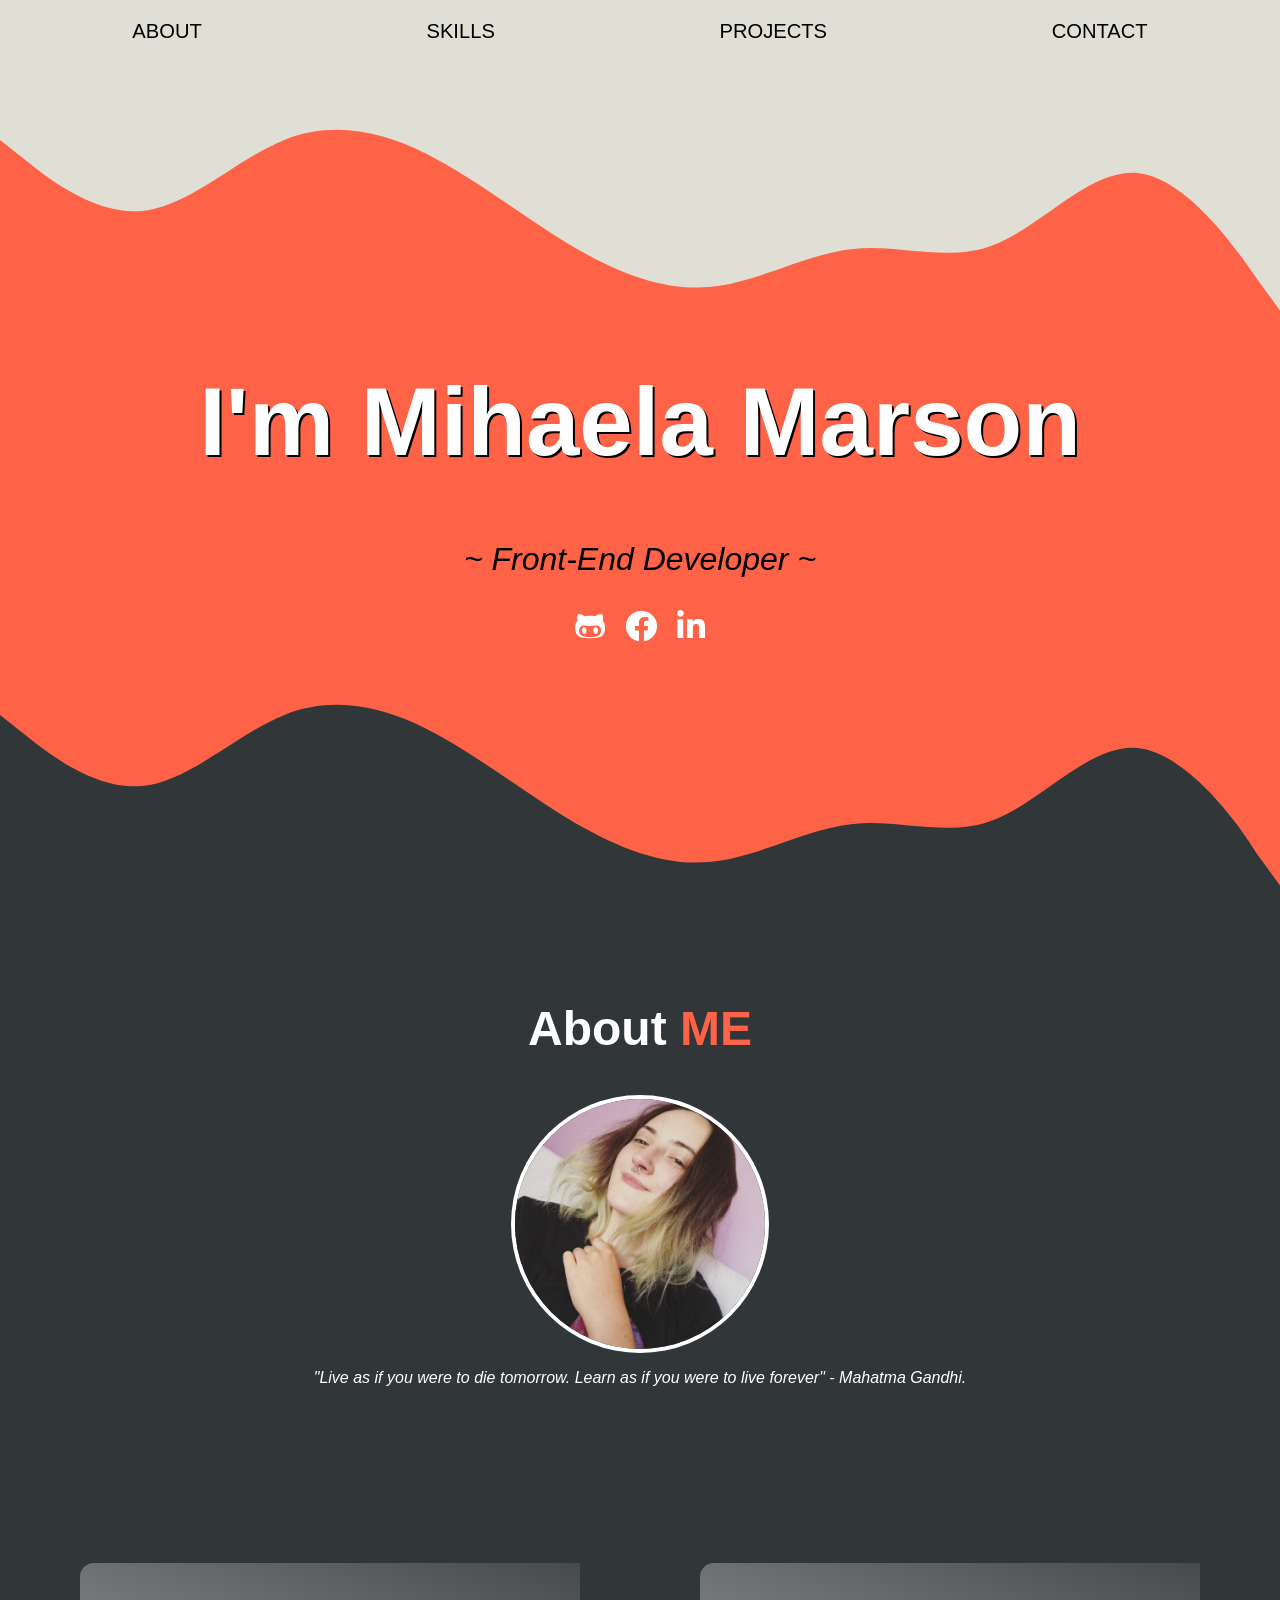
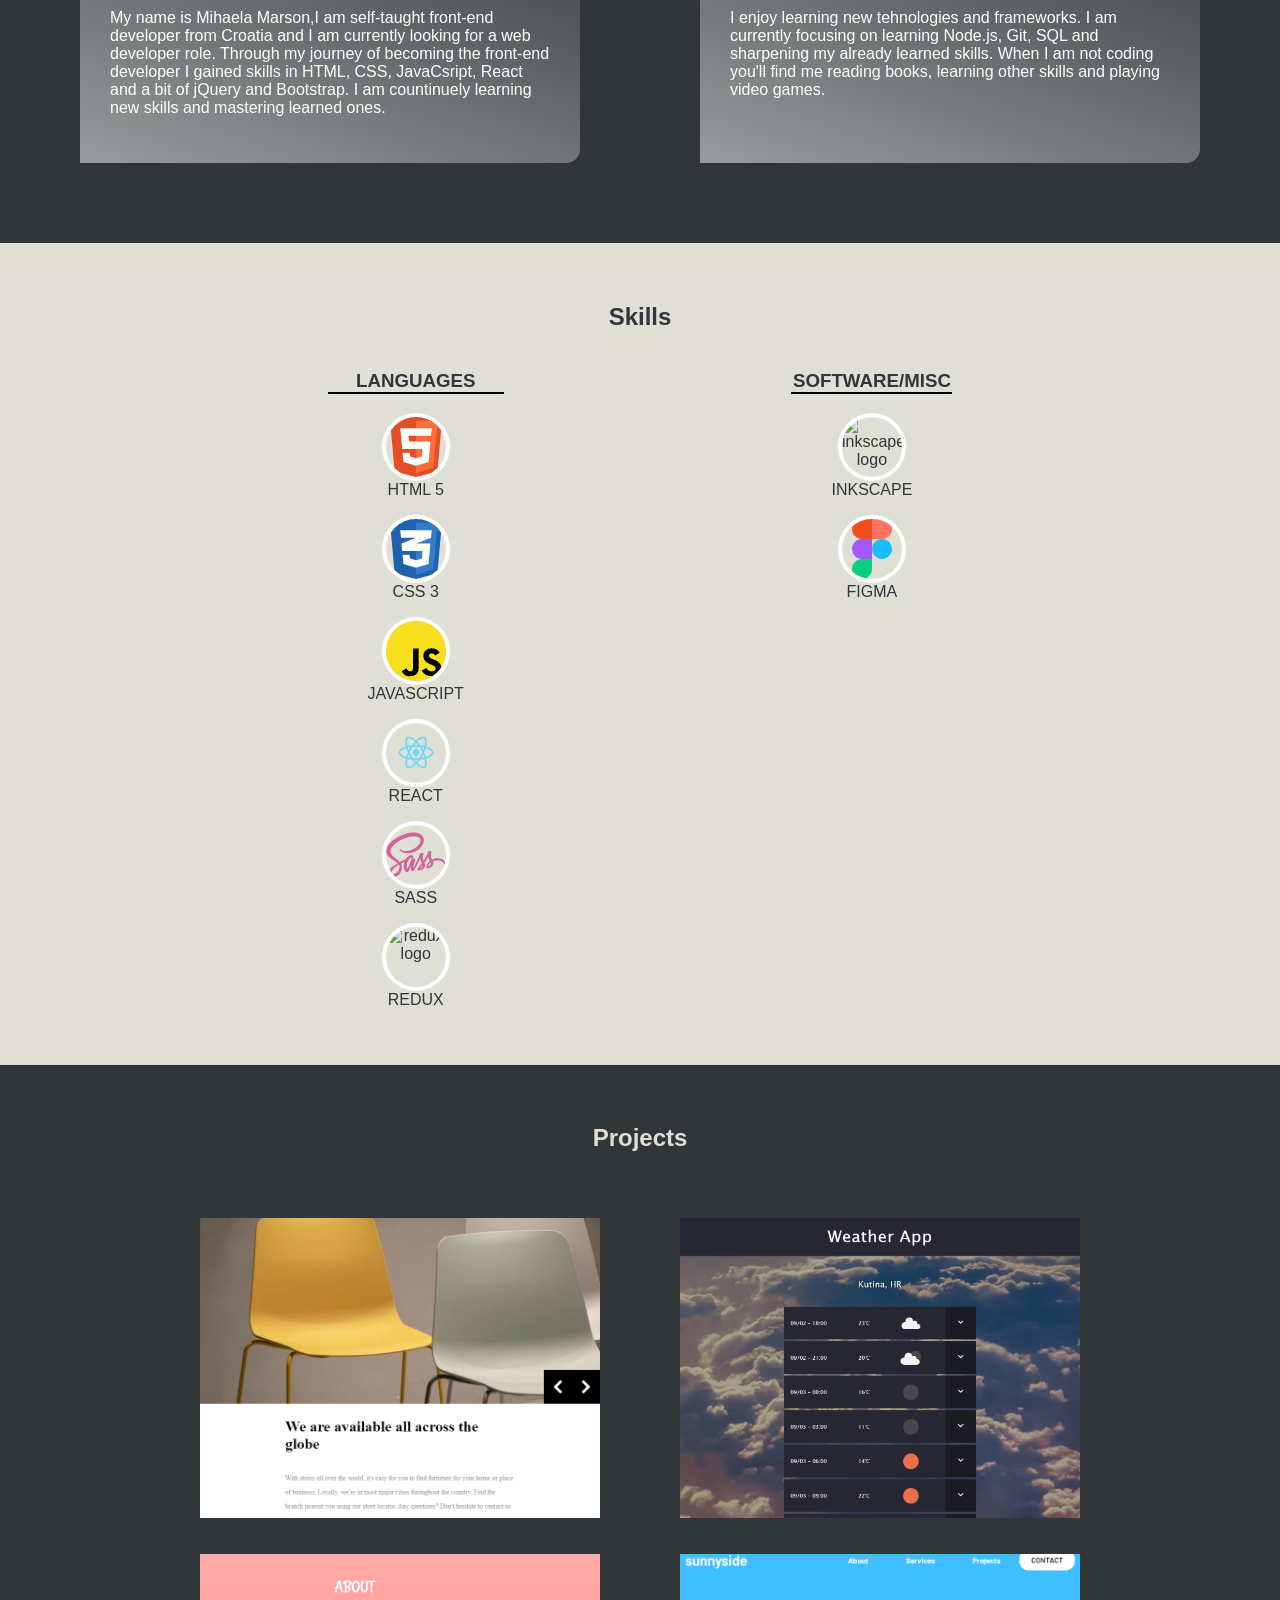
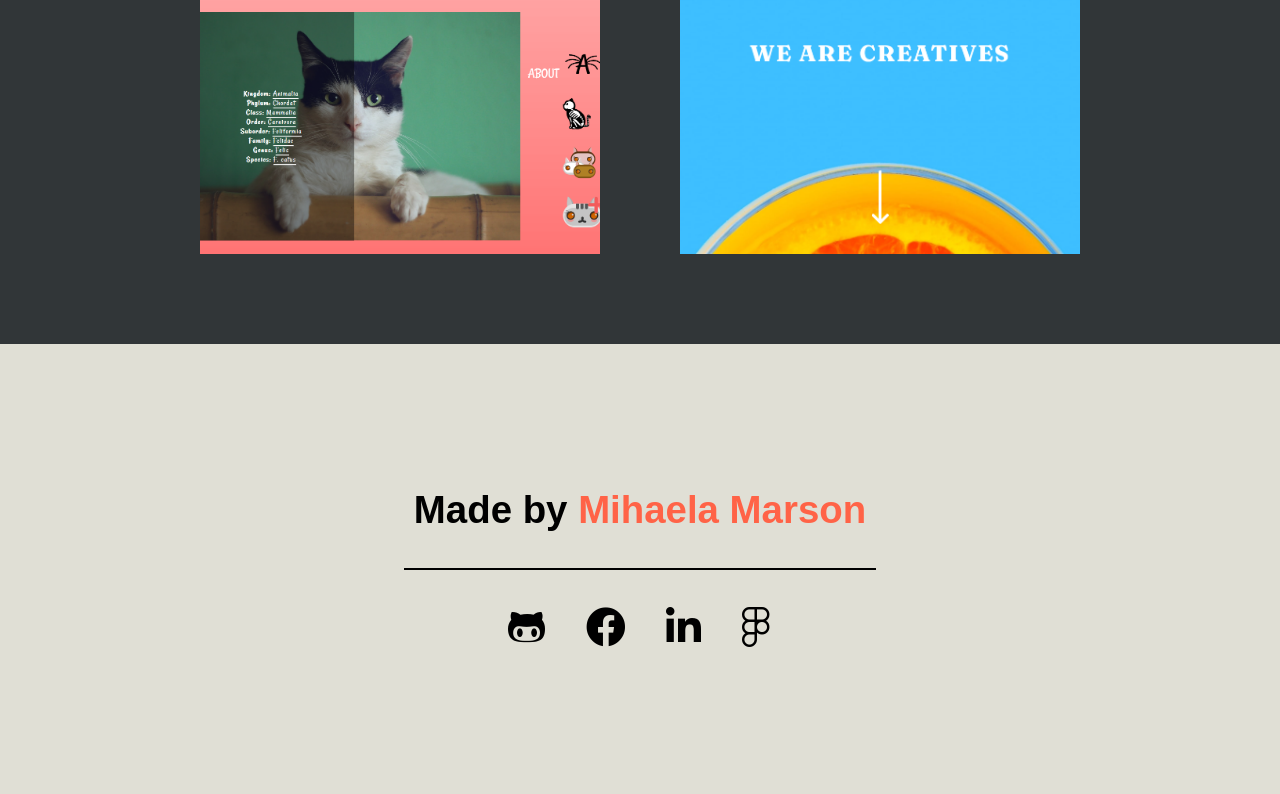
==== index.html @ e0470d17 "New work" ====
<!DOCTYPE html>
<html lang="en">
<head>
    <meta charset="UTF-8">
    <meta name="viewport" content="width=device-width, initial-scale=1.0">
    <title>Document</title>
    <link rel="stylesheet" href="https://cdnjs.cloudflare.com/ajax/libs/font-awesome/5.15.3/css/all.min.css" integrity="sha512-iBBXm8fW90+nuLcSKlbmrPcLa0OT92xO1BIsZ+ywDWZCvqsWgccV3gFoRBv0z+8dLJgyAHIhR35VZc2oM/gI1w==" crossorigin="anonymous" />
    <link rel="stylesheet" href="./style.css">
</head>
<body>
    <!-- navigation bar -->
    <nav>
        <ul class="nav-mobile">
            <li class="nav-list">
                <div></div>
                <div></div>
                <div></div>
            </li>
        </ul>
        <ul class="navbar">
            <li><a href="#about">About</a></li>
            <li><a href="#skills">Skills</a></li>
            <li><a href="#work">Projects</a></li>
            <li><a href="#footer">Contact</a></li>
        </ul>
        
    </nav>

    <!-- curved -->
    <div class="curved upper">
        <svg xmlns="http://www.w3.org/2000/svg" viewBox="0 0 1440 319"><path fill="tomato" 
            fill-opacity="1" d="M0,64L26.7,85.3C53.3,107,107,149,160,144C213.3,139,267,85,320,
            64C373.3,43,427,53,480,80C533.3,107,587,149,640,181.3C693.3,213,747,235,800,229.3C853.3,
            224,907,192,960,186.7C1013.3,181,1067,203,1120,181.3C1173.3,160,1227,96,1280,101.3C1333.3,
            107,1387,181,1413,218.7L1440,256L1440,320L1413.3,320C1386.7,320,1333,320,1280,320C1226.7,
            320,1173,320,1120,320C1066.7,320,1013,320,960,320C906.7,320,853,320,800,320C746.7,320,693,
            320,640,320C586.7,320,533,320,480,320C426.7,320,373,320,320,320C266.7,320,213,320,160,320C106.7,
            320,53,320,27,320L0,320Z"></path></svg>
    </div>
    <div class="curved">
        <h1>I'm Mihaela Marson</h1>
        <p>~ Front-end developer ~</p>
        <ul class="link-contact">
            <li><a href="https://github.com/MicheleMarson"><i class="fab fa-github-alt"></i></a></li>
            <li><a href="https://www.facebook.com/profile.php?id=100013776813240"><i class="fab fa-facebook"></i></a></li>
            <li><a href="https://www.linkedin.com/in/mihaela-marson-3856721a4/"><i class="fab fa-linkedin-in"></i></a></li>
        </ul>
        <svg xmlns="http://www.w3.org/2000/svg" viewBox="0 0 1440 318"><path fill="#313638" 
            fill-opacity="1" d="M0,64L26.7,85.3C53.3,107,107,149,160,144C213.3,139,267,85,320,
            64C373.3,43,427,53,480,80C533.3,107,587,149,640,181.3C693.3,213,747,235,800,229.3C853.3,
            224,907,192,960,186.7C1013.3,181,1067,203,1120,181.3C1173.3,160,1227,96,1280,101.3C1333.3,
            107,1390,181,1413,218.7L1440,256L1440,320L1413.3,320C1386.7,320,1333,320,1280,320C1226.7,
            320,1173,320,1120,320C1066.7,320,1013,320,960,320C906.7,320,853,320,800,320C746.7,320,693,
            320,640,320C586.7,320,533,320,480,320C426.7,320,373,320,320,320C266.7,320,213,320,160,320C106.7,
            320,53,320,27,320L0,320Z"></path></svg>
    </div>

    <!-- about me section -->
    <section class="about" id="about">
        <div class="all-about">
        <h1>About <strong style="color: tomato;"> ME</strong></h1>
        <img height="250" src="img/me.jpg" alt="image-portfolio">
        <p>"Live as if you were to die tomorrow. Learn as if you were to live forever" - Mahatma Gandhi.</p>
        </div>
        <div class="about-float">
        <div class="about-cont">
            <p>My name is Mihaela Marson,I am self-taught front-end developer from 
            Croatia and I am currently looking for a web developer role.
            Through my journey of becoming the front-end developer 
            I gained skills in HTML, CSS, JavaCsript, React and a bit of jQuery and Bootstrap.
            I am countinuely learning new skills and mastering learned ones.
            </p>
        </div>
        <div class="about-cont">
            <p>I enjoy learning new tehnologies and frameworks. 
            I am currently focusing on learning Node.js, Git, SQL and 
            sharpening my already learned skills. When I am 
            not coding you'll find me reading books, learning other skills and 
            playing video games.</p>
        </div>
        </div>
    </section>

    <!-- skills section -->
    <section class="skills" id="skills">
        <h1>Skills</h1>
        <div class="container-skills">
        <div class="all-skills">
            <h3 class="skill-line">LANGUAGES</h3>
            <figure>
                <img src="img/html-5.svg" alt="HTML5 logo">
                <figcaption>HTML 5</figcaption>
            </figure>
            <figure>
                <img src="img/css3.svg" alt="CSS3 logo">
                <figcaption>CSS 3</figcaption>
            </figure>
            <figure>
                <img src="img/js.svg" alt="JS logo">
                <figcaption>JAVASCRIPT</figcaption>
            </figure>
            <figure>
                <img src="img/react.png" alt="react logo">
                <figcaption>REACT</figcaption>
            </figure>
            <figure>
                <img src="img/sass.svg" alt="sass logo">
                <figcaption>SASS</figcaption>
            </figure>
            <figure>
                <img src="https://seeklogo.com/images/R/redux-logo-9CA6836C12-seeklogo.com.png" alt="redux logo">
                <figcaption>REDUX</figcaption>
            </figure>
        </div>
        <div class="all-skills">
            <h3 class="skill-line">SOFTWARE/MISC</h3>
            <figure>
                <img src="img/inkscape.logo.svg" alt="inkscape logo">
                <figcaption>INKSCAPE</figcaption>
            </figure>
            <figure>
                <img width="60"  src="./img/figma-1.svg" alt="figmalogo">
                <figcaption>FIGMA</figcaption>
            </figure>
        </div>
        </div>
    </section>

    <!-- my websites -->
    <section class="projects">
        <h1>Projects</h1>
        <div class="work" id="work">
            <div class="work-container">
                <div class="work-img">
                    <figure>
                        <img src="./img/room-homepage-clone.png" alt="room-homepage-clone">
                        <div class="work-link">
                            <a href="https://github.com/MicheleMarson/Room-homepage-clone"><i class="fab fa-github-alt"></i></a>
                            <a href="https://room-homepage-clone.vercel.app"><p>REVIEW</p></a>
                        </div>
                    </figure>
                </div>
                <div class="work-img">
                    <figure>
                        <img src="./img/weather-react-app.png" alt="">
                        <div class="work-link">
                            <a href="https://github.com/MicheleMarson/weather-app-react"><i class="fab fa-github-alt"></i></a>
                            <a href="https://weather-react-app-jade.vercel.app"><p>REVIEW</p></a>
                        </div>
                    </figure>
                </div>
                <div class="work-img">
                    <figure>
                        <img src="./img/cat.png" alt="">
                        <div class="work-link">
                            <a href="https://github.com/MicheleMarson/cat-website/tree/main/cat%20website"><i class="fab fa-github-alt"></i></a>
                            <a href="https://cat-website.vercel.app/"><p>REVIEW</p></a>
                        </div>
                    </figure>
                </div>
                <div class="work-img">
                    <figure>
                        <img src="./img/sunnyside-landing.png" alt="review">
                        <div class="work-link">
                            <a href="https://github.com/MicheleMarson/sunnyside-landing-page-clone"><i class="fab fa-github-alt"></i></a>
                            <a href="https://sunnyside-landing-page-clone.vercel.app"><p>REVIEW</p></a>
                        </div>
                    </figure>
                </div>
            </div>
        </div>
    </section>

    <footer id="footer">
        <div class="box">
            <div class="name">
                <h1>Made by <span>Mihaela Marson</span></h1>
            </div>
            <ul>
                <li><a href="https://github.com/MicheleMarson"><i class="fab fa-github-alt"></i></a></li>
                <li><a href="https://www.facebook.com/profile.php?id=100013776813240"><i class="fab fa-facebook"></i></a></li>
                <li><a href="https://www.linkedin.com/in/mihaela-marson-3856721a4/"><i class="fab fa-linkedin-in"></i></a></li>
                <li><a href="https://www.figma.com/@mihaelamarson"><i class="fab fa-figma"></i></a></li>
            </ul>
        </div>
    </footer>

<script src="./j.js"></script>
</body>
</html>
---- style.css ----
html {
  scroll-behavior: smooth;
}

body {
  font-family: "Segoe UI", Tahoma, Geneva, Verdana, sans-serif;
  margin: 0;
  background-color: #e0dfd5;
}

.curved {
  background-color: tomato;
  color: white;
  text-align: center;
}

.curved h1 {
  text-shadow: 2px 2px #000;
  font-size: 6rem;
  margin-top: 0;
}

.curved p {
  font-weight: lighter;
  color: black;
  text-transform: capitalize;
  font-style: italic;
  font-size: 2rem;
  margin-top: 0 5rem 0 5rem;
}

.curved svg {
  display: block;
}

.curved.upper {
  background: #e0dfd5;
}

.navbar {
  font-size: 1.26rem;
  display: flex;
  justify-content: space-around;
  list-style: none;
  background-color: #e0dfd5;
  margin-top: 0;
  padding: 20px;
}

.navbar a {
  text-decoration: none;
  color: black;
  text-transform: uppercase;
  font-family: "Segoe UI", Tahoma, Geneva, Verdana, sans-serif;
}

.navbar a:hover {
  border-bottom: 2px solid #f09d51;
}

.all-about {
  text-align: center;
  padding-bottom: 100px;
}
.all-about p {
  font-style: italic;
  font-size: 1rem;
}

.about {
  background-color: #313638;
  color: white;
  padding: 20px;
  font-size: 2rem;
}

.about-float {
  transition: 0.6s ease-in-out;
  opacity: 0;
  display: flex;
  justify-content: space-evenly;
}

.about-cont {
  width: 40%;
  font-size: 1rem;
  border-radius: 14px 0 14px 0;
  padding: 30px;
  margin: 60px;
  color: white;
  background: linear-gradient(
    20deg,
    rgba(255, 255, 255, 0.5),
    rgba(255, 255, 255, 0.1)
  );
}

.about-cont-appear {
  opacity: 1;
}

.skills img,
.about img {
  margin: auto;
  border-radius: 50%;
  display: block;
  border: 4px solid white;
}

.skills img {
  height: 60px;
  width: 60px;
  object-fit: contain;
}

.skill-line {
  border-bottom: 2px solid black;
}

.skills {
  color: #313638;
  text-align: center;
  padding: 40px;
}

.container-skills {
  font-size: 1rem;
  display: flex;
  justify-content: space-evenly;
  text-align: center;
}

/* -------------work ------------------ */

.projects {
  background: #313638;
  text-align: center;
  padding: 40px;
}

.projects > h1 {
  color: #e0dfd5;
}

.work figure {
  position: relative;
}

.work-img img {
  width: 400px;
  height: 300px;
  object-fit: cover;
}

.work-link {
  transition: 0.1s ease-in-out;
  justify-content: center;
  align-items: center;
  display: flex;
  opacity: 0;
  position: absolute;
  top: 0;
  bottom: 4px;
  right: 0;
  left: 0;
  background: rgba(0, 0, 0, 0.6);
  /* transform: translate(-50%, -50%); */
}

.work-link a {
  padding: 15px;
  text-decoration: none;
}

.work-link p {
  color: white;
  font-size: 1.4rem;
}

.work-link p:hover {
  color: black;
}

.work-img:hover .work-link {
  opacity: 1;
}

.work-link a i {
  font-size: 3rem;
  color: white;
}

.work-link a i:hover {
  color: black;
}

.work-container {
  display: grid;
  grid-template-columns: 50% 50%;
}

/* #work-img-1 {
  height: 340px;
}

#work-img-2 {
  height: 250px;
  object-fit: cover;
} */

.work {
  padding: 30px 40px;
  display: flex;
  justify-content: center;
  align-items: center;
}

/* -------------work ------------------ */

.link-contact i {
  font-size: 2rem;
  transition: 0.2s ease-in-out;
  color: white;
  border: none;
  border-radius: 0;
  padding: 0 10px;
}

.link-contact,
footer ul {
  padding: 0;
  display: flex;
  justify-content: center;
}

.link-contact li {
  list-style: none;
}

.link-contact i:hover {
  color: black;
}

.navigation button {
  position: absolute;
  cursor: pointer;
  font-size: 3rem;
  transform: translate(0, -50%);
  margin: 0 30px;
  color: white;
  background: none;
  border: none;
}

.navigation button:hover {
  color: black;
}

footer {
  height: 50vh;
  display: flex;
  justify-content: center;
  align-items: center;
}

footer ul li {
  padding: 20px;
  list-style: none;
  font-size: 2.5rem;
}

footer ul li a {
  color: black;
  transition: 0.2s ease-in-out;
}

footer ul li a:hover {
  color: tomato;
}

footer .name {
  margin: auto;
  text-align: center;
  padding: 10px;
  font-size: 1.2rem;
  border-bottom: 2px solid black;
}

.name span {
  color: tomato;
}

.nav-mobile {
  display: none;
}

/* -------------------- responsive --------------------- */

@media (max-width: 920px) {
  .work-container {
    display: flex;
    flex-direction: column;
  }
}

@media (max-width: 850px) {
  .about-float {
    flex-direction: column;
    margin: 1.2rem;
    align-items: center;
  }


  .navbar {
    display: none;
  }

  .about-cont {
    margin: 10px;
    width: 100%;
  }

  .work .link {
    width: 100%;
  }

  .navigation button {
    color: #1d1e1f;
  }

  .nav-mobile {
    display: flex;
  }

  .nav-mobile li {
    list-style: none;
  }

  .nav-mobile div {
    height: 6px;
    width: 30px;
    background: #313638;
    margin: 4px;
  }
  /* toggle */
  .navbar.toggle {
    display: flex;
    position: fixed;
    width: 100%;
    height: 50vh;
    flex-direction: column;
  }

  nav {
    position: fixed;
    background: #e0dfd5;
    width: 100%;
    z-index: 10;
  }

  .curved.upper svg {
    display: none;
  }

  .curved {
    padding-top: 3rem;
  }
}
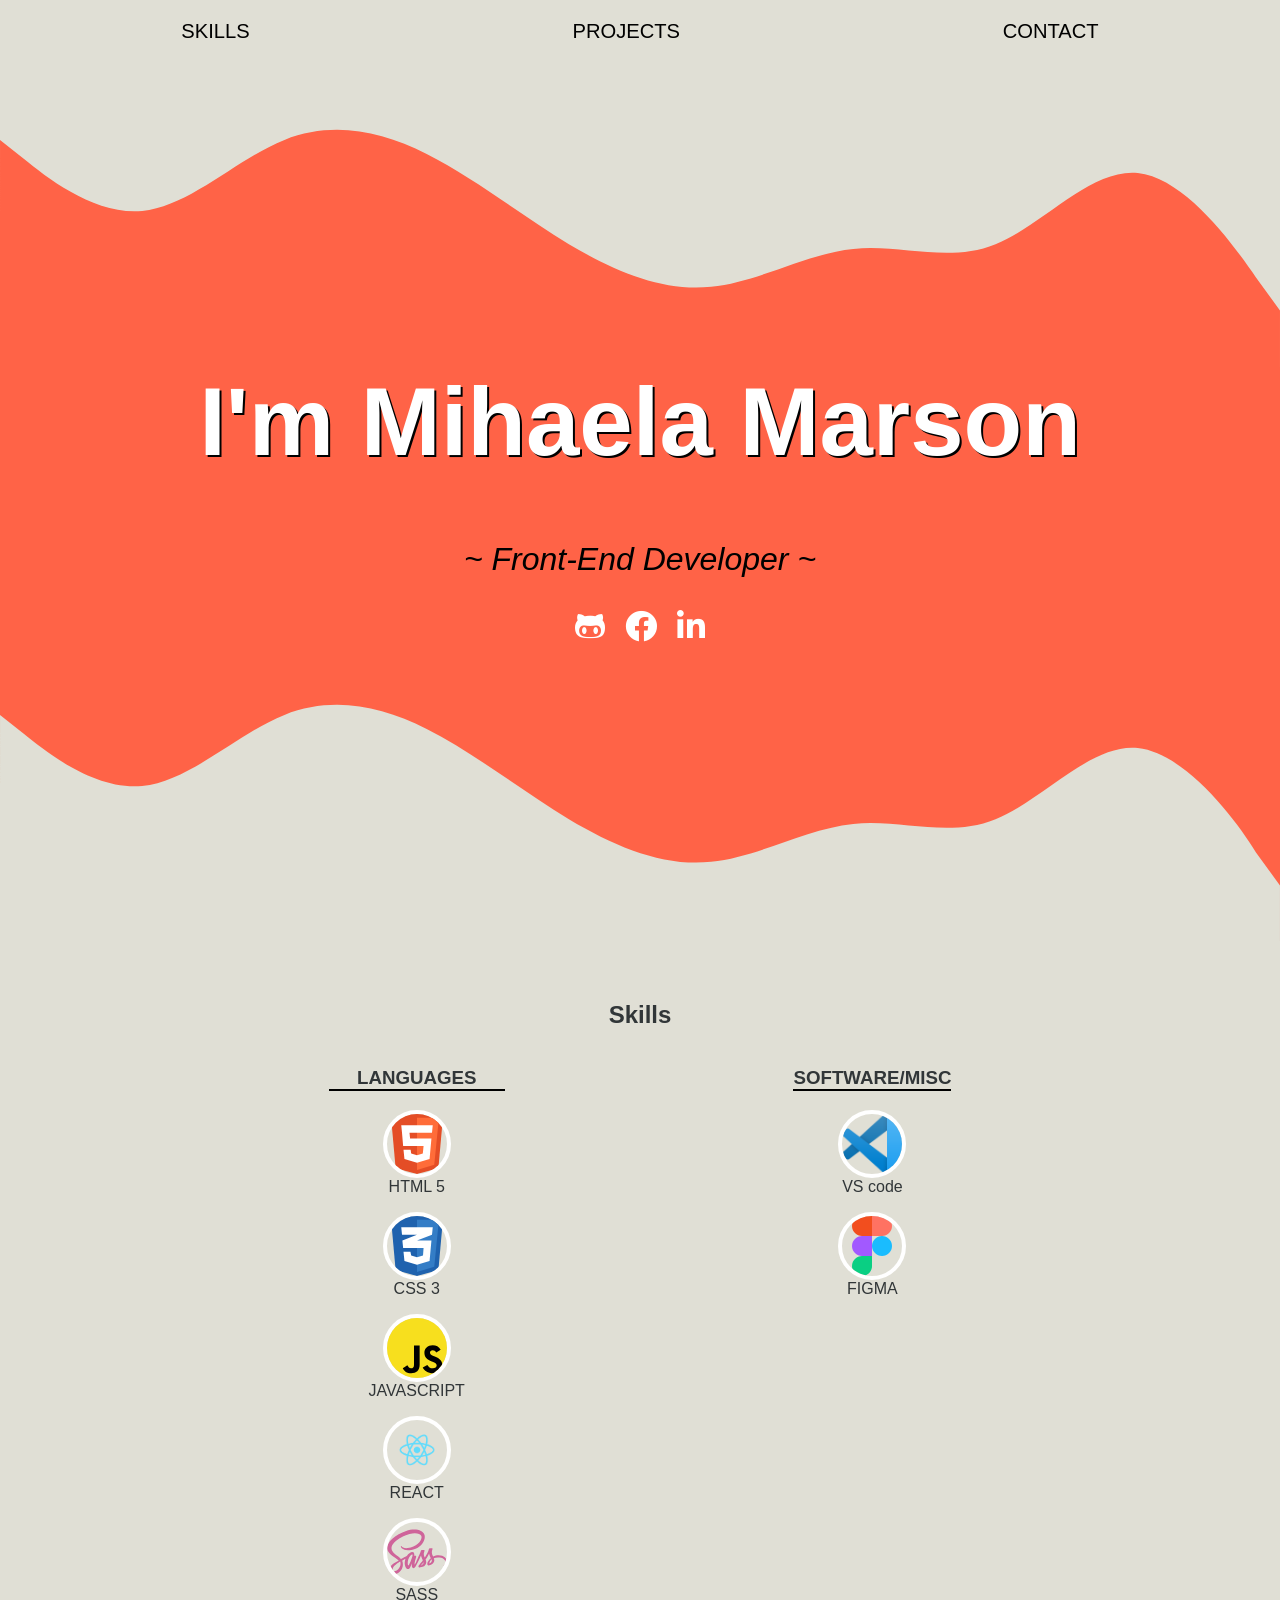
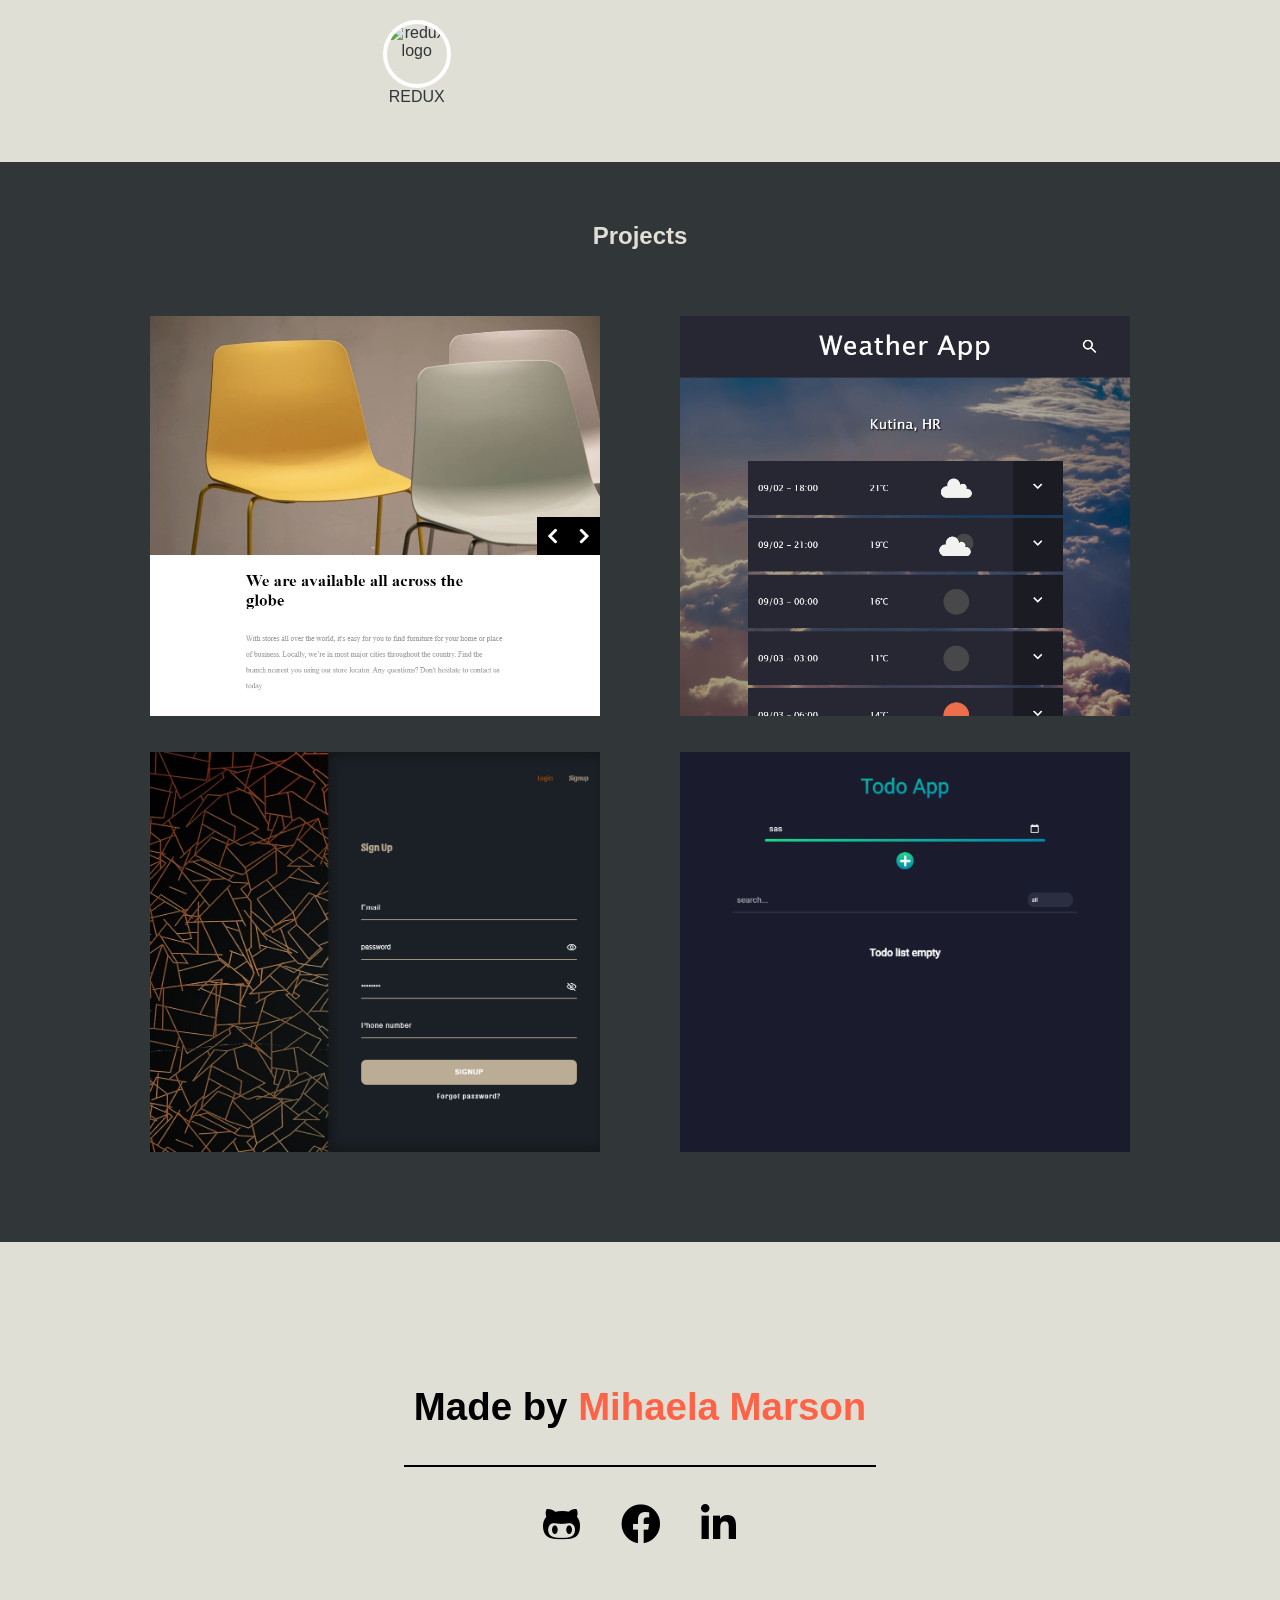
==== commit d3d5a97d: "fix" ====
--- a/index.html
+++ b/index.html
@@ -18,12 +18,10 @@
             </li>
         </ul>
         <ul class="navbar">
-            <li><a href="#about">About</a></li>
             <li><a href="#skills">Skills</a></li>
             <li><a href="#work">Projects</a></li>
             <li><a href="#footer">Contact</a></li>
         </ul>
-        
     </nav>
 
     <!-- curved -->
@@ -45,7 +43,7 @@
             <li><a href="https://www.facebook.com/profile.php?id=100013776813240"><i class="fab fa-facebook"></i></a></li>
             <li><a href="https://www.linkedin.com/in/mihaela-marson-3856721a4/"><i class="fab fa-linkedin-in"></i></a></li>
         </ul>
-        <svg xmlns="http://www.w3.org/2000/svg" viewBox="0 0 1440 318"><path fill="#313638" 
+        <svg xmlns="http://www.w3.org/2000/svg" viewBox="0 0 1440 318"><path fill="#e0dfd5" 
             fill-opacity="1" d="M0,64L26.7,85.3C53.3,107,107,149,160,144C213.3,139,267,85,320,
             64C373.3,43,427,53,480,80C533.3,107,587,149,640,181.3C693.3,213,747,235,800,229.3C853.3,
             224,907,192,960,186.7C1013.3,181,1067,203,1120,181.3C1173.3,160,1227,96,1280,101.3C1333.3,
@@ -54,32 +52,6 @@
             320,640,320C586.7,320,533,320,480,320C426.7,320,373,320,320,320C266.7,320,213,320,160,320C106.7,
             320,53,320,27,320L0,320Z"></path></svg>
     </div>
-
-    <!-- about me section -->
-    <section class="about" id="about">
-        <div class="all-about">
-        <h1>About <strong style="color: tomato;"> ME</strong></h1>
-        <img height="250" src="img/me.jpg" alt="image-portfolio">
-        <p>"Live as if you were to die tomorrow. Learn as if you were to live forever" - Mahatma Gandhi.</p>
-        </div>
-        <div class="about-float">
-        <div class="about-cont">
-            <p>My name is Mihaela Marson,I am self-taught front-end developer from 
-            Croatia and I am currently looking for a web developer role.
-            Through my journey of becoming the front-end developer 
-            I gained skills in HTML, CSS, JavaCsript, React and a bit of jQuery and Bootstrap.
-            I am countinuely learning new skills and mastering learned ones.
-            </p>
-        </div>
-        <div class="about-cont">
-            <p>I enjoy learning new tehnologies and frameworks. 
-            I am currently focusing on learning Node.js, Git, SQL and 
-            sharpening my already learned skills. When I am 
-            not coding you'll find me reading books, learning other skills and 
-            playing video games.</p>
-        </div>
-        </div>
-    </section>
 
     <!-- skills section -->
     <section class="skills" id="skills">
@@ -115,8 +87,8 @@
         <div class="all-skills">
             <h3 class="skill-line">SOFTWARE/MISC</h3>
             <figure>
-                <img src="img/inkscape.logo.svg" alt="inkscape logo">
-                <figcaption>INKSCAPE</figcaption>
+                <img src="img/vs.svg.png" alt="inkscape logo">
+                <figcaption>VS code</figcaption>
             </figure>
             <figure>
                 <img width="60"  src="./img/figma-1.svg" alt="figmalogo">
@@ -142,7 +114,7 @@
                 </div>
                 <div class="work-img">
                     <figure>
-                        <img src="./img/weather-react-app.png" alt="">
+                        <img src="./img/weather-react.png" alt="">
                         <div class="work-link">
                             <a href="https://github.com/MicheleMarson/weather-app-react"><i class="fab fa-github-alt"></i></a>
                             <a href="https://weather-react-app-jade.vercel.app"><p>REVIEW</p></a>
@@ -151,19 +123,19 @@
                 </div>
                 <div class="work-img">
                     <figure>
-                        <img src="./img/cat.png" alt="">
+                        <img src="./img/login.png" alt="">
                         <div class="work-link">
-                            <a href="https://github.com/MicheleMarson/cat-website/tree/main/cat%20website"><i class="fab fa-github-alt"></i></a>
-                            <a href="https://cat-website.vercel.app/"><p>REVIEW</p></a>
+                            <a href="https://github.com/MicheleMarson/login-form"><i class="fab fa-github-alt"></i></a>
+                            <a href="https://login-form-five.vercel.app"><p>REVIEW</p></a>
                         </div>
                     </figure>
                 </div>
                 <div class="work-img">
                     <figure>
-                        <img src="./img/sunnyside-landing.png" alt="review">
+                        <img src="./img/todo.png" alt="review">
                         <div class="work-link">
-                            <a href="https://github.com/MicheleMarson/sunnyside-landing-page-clone"><i class="fab fa-github-alt"></i></a>
-                            <a href="https://sunnyside-landing-page-clone.vercel.app"><p>REVIEW</p></a>
+                            <a href="https://github.com/MicheleMarson/react-todo-app"><i class="fab fa-github-alt"></i></a>
+                            <a href="https://react-todo-app-neon.vercel.app"><p>REVIEW</p></a>
                         </div>
                     </figure>
                 </div>
@@ -180,7 +152,6 @@
                 <li><a href="https://github.com/MicheleMarson"><i class="fab fa-github-alt"></i></a></li>
                 <li><a href="https://www.facebook.com/profile.php?id=100013776813240"><i class="fab fa-facebook"></i></a></li>
                 <li><a href="https://www.linkedin.com/in/mihaela-marson-3856721a4/"><i class="fab fa-linkedin-in"></i></a></li>
-                <li><a href="https://www.figma.com/@mihaelamarson"><i class="fab fa-figma"></i></a></li>
             </ul>
         </div>
     </footer>
--- a/style.css
+++ b/style.css
@@ -147,13 +147,16 @@
 }
 
 .work-img img {
-  width: 400px;
-  height: 300px;
+  width: 450px;
+  height: 400px;
   object-fit: cover;
 }
 
+.work-link >  *{
+  transition:all 0.250s ease-in-out;
+}
+
 .work-link {
-  transition: 0.1s ease-in-out;
   justify-content: center;
   align-items: center;
   display: flex;
@@ -164,7 +167,6 @@
   right: 0;
   left: 0;
   background: rgba(0, 0, 0, 0.6);
-  /* transform: translate(-50%, -50%); */
 }
 
 .work-link a {
@@ -177,36 +179,24 @@
   font-size: 1.4rem;
 }
 
-.work-link p:hover {
-  color: black;
+.work-link p:hover, .work-link a i:hover {
+  color: tomato;
 }
 
 .work-img:hover .work-link {
   opacity: 1;
+  cursor: pointer;
 }
 
 .work-link a i {
   font-size: 3rem;
   color: white;
-}
-
-.work-link a i:hover {
-  color: black;
 }
 
 .work-container {
   display: grid;
   grid-template-columns: 50% 50%;
 }
-
-/* #work-img-1 {
-  height: 340px;
-}
-
-#work-img-2 {
-  height: 250px;
-  object-fit: cover;
-} */
 
 .work {
   padding: 30px 40px;
